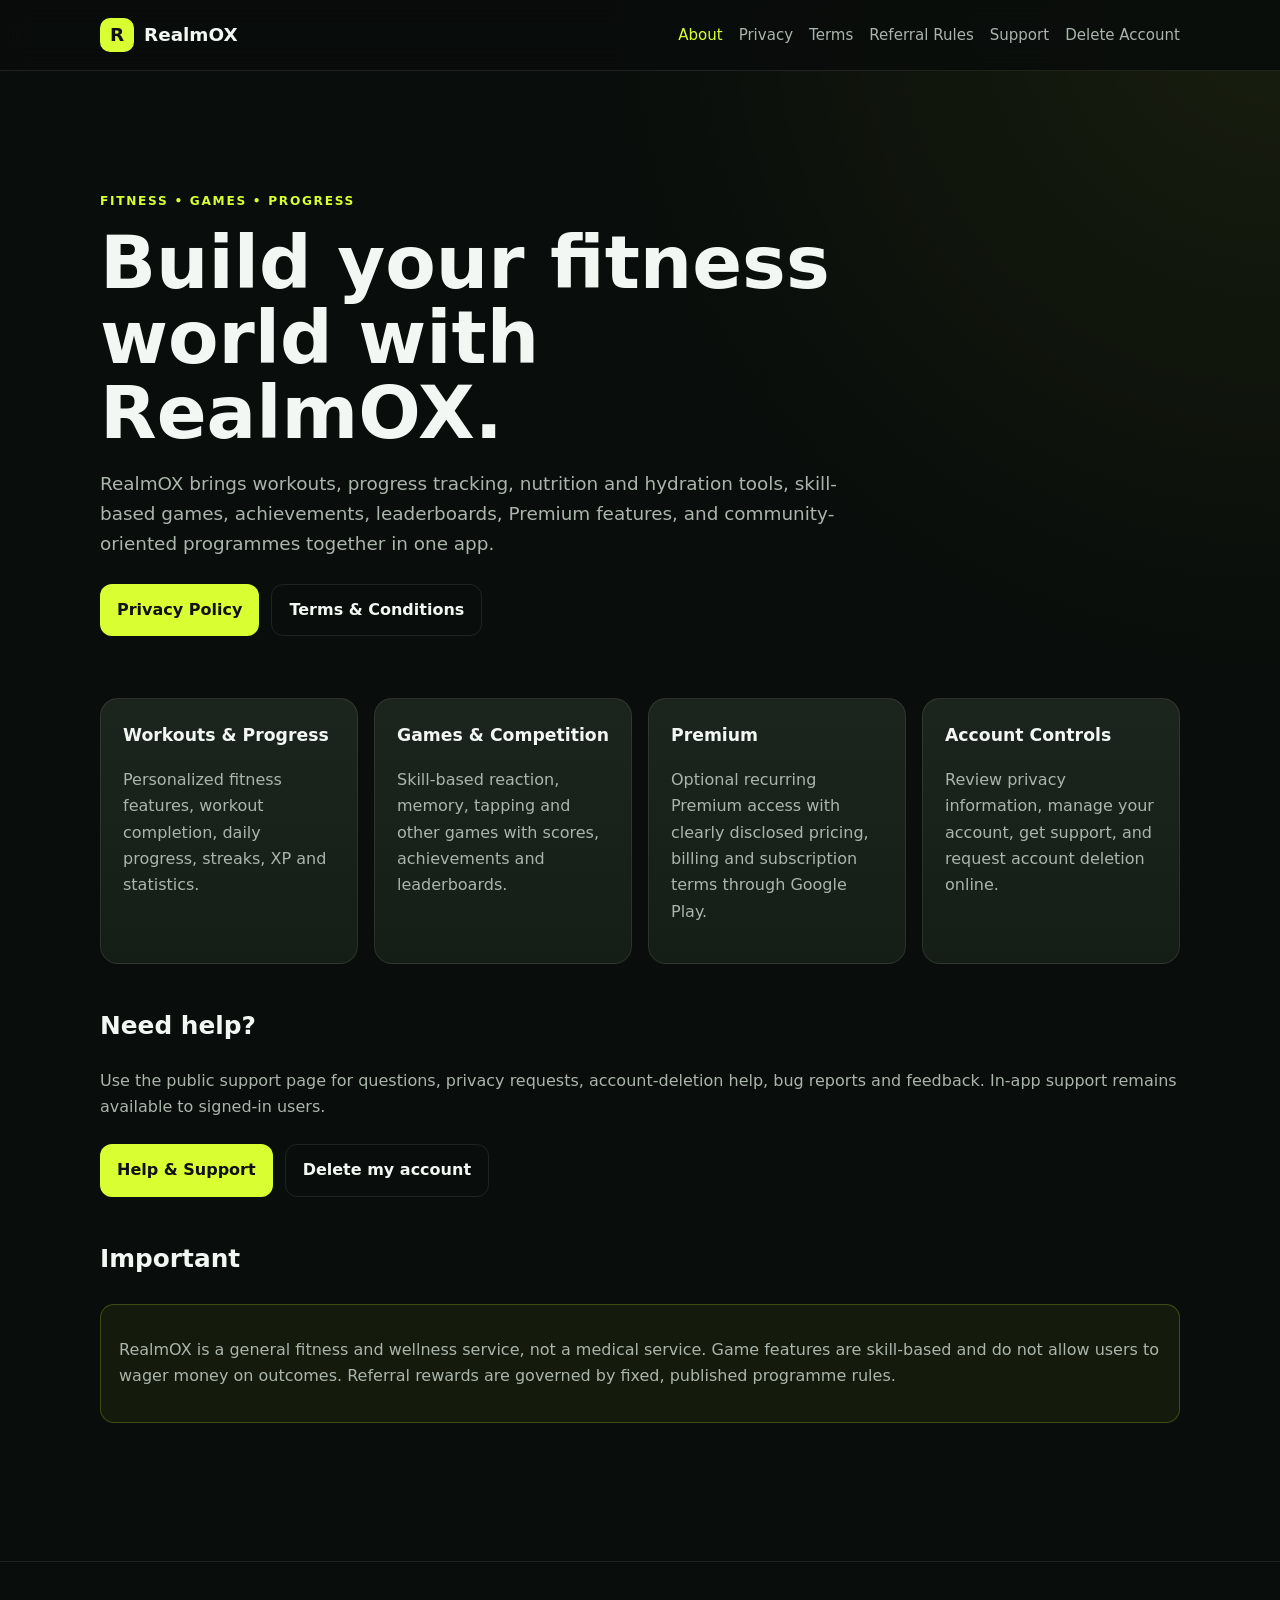
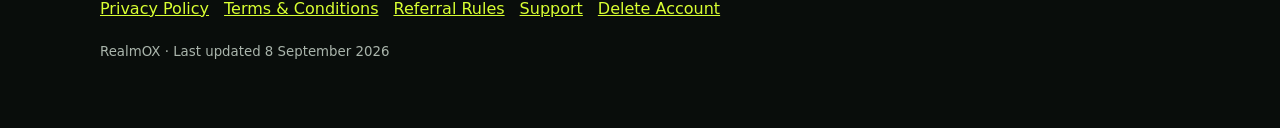
==== index.html @ 6252d74d "Create RealmOX public website" ====
<!doctype html>
<html lang="en">
<head>
  <meta charset="utf-8"><meta name="viewport" content="width=device-width,initial-scale=1">
  <title>RealmOX — Fitness & Wellness</title>
  <link rel="stylesheet" href="assets/style.css">
</head>
<body>
<header><div class="container nav"><a class="brand" href="index.html"><span class="logo">R</span>RealmOX</a><nav>
  <a class="active" href="index.html">About</a><a href="privacy.html">Privacy</a><a href="terms.html">Terms</a><a href="referral-rules.html">Referral Rules</a><a href="support.html">Support</a><a href="delete-account.html">Delete Account</a>
</nav></div></header>
<main><div class="container">
<section class="hero"><div class="eyebrow">Fitness • Games • Progress</div><h1>Build your fitness world with RealmOX.</h1><p class="lead">RealmOX brings workouts, progress tracking, nutrition and hydration tools, skill-based games, achievements, leaderboards, Premium features, and community-oriented programmes together in one app.</p><div class="actions"><a class="button" href="privacy.html">Privacy Policy</a><a class="button secondary" href="terms.html">Terms & Conditions</a></div></section>
<div class="grid">
  <article class="card"><h3>Workouts & Progress</h3><p>Personalized fitness features, workout completion, daily progress, streaks, XP and statistics.</p></article>
  <article class="card"><h3>Games & Competition</h3><p>Skill-based reaction, memory, tapping and other games with scores, achievements and leaderboards.</p></article>
  <article class="card"><h3>Premium</h3><p>Optional recurring Premium access with clearly disclosed pricing, billing and subscription terms through Google Play.</p></article>
  <article class="card"><h3>Account Controls</h3><p>Review privacy information, manage your account, get support, and request account deletion online.</p></article>
</div>
<section><h2>Need help?</h2><p>Use the public support page for questions, privacy requests, account-deletion help, bug reports and feedback. In-app support remains available to signed-in users.</p><div class="actions"><a class="button" href="support.html">Help & Support</a><a class="button secondary" href="delete-account.html">Delete my account</a></div></section>
<section><h2>Important</h2><div class="notice"><p>RealmOX is a general fitness and wellness service, not a medical service. Game features are skill-based and do not allow users to wager money on outcomes. Referral rewards are governed by fixed, published programme rules.</p></div></section>
</div></main>
<footer><div class="container"><div class="footer-links"><a href="privacy.html">Privacy Policy</a><a href="terms.html">Terms & Conditions</a><a href="referral-rules.html">Referral Rules</a><a href="support.html">Support</a><a href="delete-account.html">Delete Account</a></div><p><small>RealmOX · Last updated 8 September 2026</small></p></div></footer>
</body></html>
---- assets/style.css ----
:root {
  --bg: #090d0b;
  --surface: #101612;
  --card: #151d17;
  --card-2: #1b251d;
  --text: #f3f7f3;
  --muted: #aab5ac;
  --accent: #d9ff32;
  --accent-2: #bfe51f;
  --danger: #ff6969;
  --border: rgba(255,255,255,.09);
  --max: 1080px;
}
* { box-sizing: border-box; }
html { scroll-behavior: smooth; }
body {
  margin: 0;
  font-family: Inter, ui-sans-serif, system-ui, -apple-system, BlinkMacSystemFont, "Segoe UI", sans-serif;
  background: radial-gradient(circle at top right, rgba(217,255,50,.07), transparent 32%), var(--bg);
  color: var(--text);
  line-height: 1.65;
}
a { color: var(--accent); }
.container { width: min(calc(100% - 36px), var(--max)); margin: 0 auto; }
header {
  position: sticky; top: 0; z-index: 20;
  backdrop-filter: blur(14px);
  background: rgba(9,13,11,.84);
  border-bottom: 1px solid var(--border);
}
.nav { min-height: 70px; display:flex; align-items:center; justify-content:space-between; gap:20px; }
.brand { display:flex; align-items:center; gap:10px; color:var(--text); text-decoration:none; font-weight:800; font-size:1.15rem; }
.logo { width:34px; height:34px; border-radius:10px; display:grid; place-items:center; background:var(--accent); color:#111; font-weight:900; }
nav { display:flex; flex-wrap:wrap; gap:16px; justify-content:flex-end; }
nav a { color:var(--muted); text-decoration:none; font-size:.94rem; }
nav a:hover, nav a.active { color:var(--accent); }
main { padding: 64px 0; }
.hero { padding: 56px 0 34px; }
.eyebrow { color:var(--accent); text-transform:uppercase; letter-spacing:.14em; font-size:.76rem; font-weight:800; }
h1 { font-size:clamp(2.3rem, 6vw, 4.6rem); line-height:1.02; margin:14px 0 18px; max-width:800px; }
h2 { font-size:1.55rem; margin-top:42px; }
h3 { font-size:1.08rem; margin-top:28px; }
p, li { color:var(--muted); }
.lead { max-width:760px; font-size:1.15rem; }
.grid { display:grid; grid-template-columns:repeat(auto-fit,minmax(230px,1fr)); gap:16px; margin:28px 0; }
.card { background:linear-gradient(180deg,var(--card-2),var(--card)); border:1px solid var(--border); border-radius:18px; padding:22px; }
.card h3 { margin-top:0; }
.button { display:inline-flex; align-items:center; justify-content:center; gap:8px; padding:12px 17px; border-radius:12px; background:var(--accent); color:#111; font-weight:800; text-decoration:none; border:0; cursor:pointer; }
.button.secondary { background:transparent; color:var(--text); border:1px solid var(--border); }
.button.danger { background:var(--danger); color:#190606; }
.actions { display:flex; flex-wrap:wrap; gap:12px; margin-top:24px; }
.legal { max-width:900px; }
.meta { color:var(--muted); font-size:.9rem; }
.notice { padding:16px 18px; border:1px solid rgba(217,255,50,.22); background:rgba(217,255,50,.055); border-radius:14px; margin:24px 0; }
.warning { border-color:rgba(255,105,105,.25); background:rgba(255,105,105,.06); }
form { max-width:560px; }
label { display:block; margin:16px 0 7px; font-weight:700; }
input, textarea {
  width:100%; padding:13px 14px; border-radius:11px; border:1px solid var(--border);
  background:#0d120e; color:var(--text); outline:none; font:inherit;
}
input:focus, textarea:focus { border-color:rgba(217,255,50,.6); }
textarea { min-height:120px; resize:vertical; }
.status { margin-top:18px; padding:14px; border-radius:12px; display:none; }
.status.show { display:block; }
.status.ok { background:rgba(217,255,50,.08); border:1px solid rgba(217,255,50,.25); }
.status.error { background:rgba(255,105,105,.08); border:1px solid rgba(255,105,105,.25); }
footer { border-top:1px solid var(--border); padding:34px 0 48px; margin-top:50px; }
.footer-links { display:flex; flex-wrap:wrap; gap:15px; }
small { color:var(--muted); }
code { background:#111811; padding:2px 6px; border-radius:6px; }
@media (max-width:700px) { .nav { align-items:flex-start; padding:14px 0; flex-direction:column; } nav { justify-content:flex-start; } main { padding-top:36px; } }
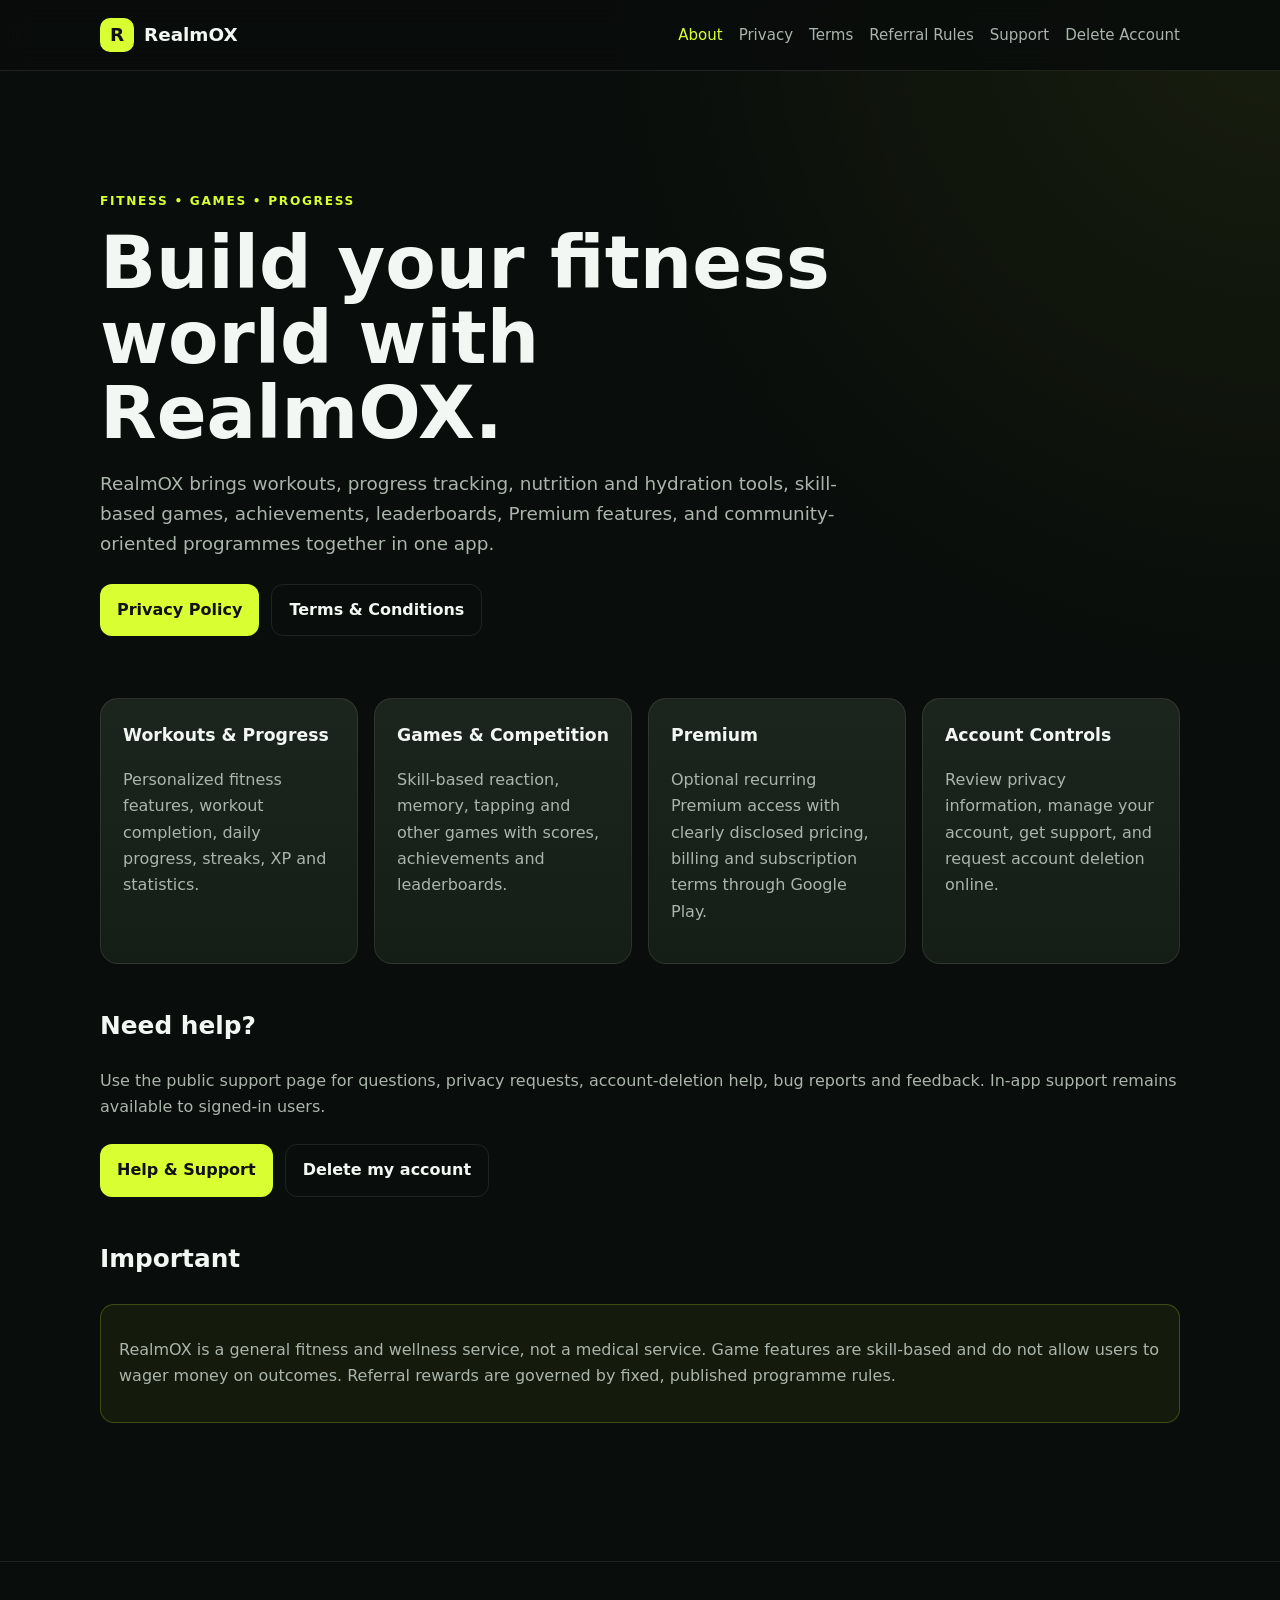
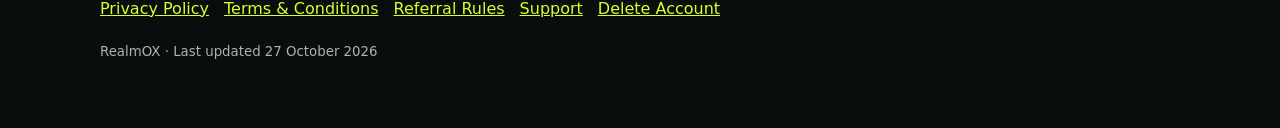
==== commit b9fb77c9: "Update RealmOX website and admin page" ====
--- a/index.html
+++ b/index.html
@@ -20,5 +20,5 @@
 <section><h2>Need help?</h2><p>Use the public support page for questions, privacy requests, account-deletion help, bug reports and feedback. In-app support remains available to signed-in users.</p><div class="actions"><a class="button" href="support.html">Help & Support</a><a class="button secondary" href="delete-account.html">Delete my account</a></div></section>
 <section><h2>Important</h2><div class="notice"><p>RealmOX is a general fitness and wellness service, not a medical service. Game features are skill-based and do not allow users to wager money on outcomes. Referral rewards are governed by fixed, published programme rules.</p></div></section>
 </div></main>
-<footer><div class="container"><div class="footer-links"><a href="privacy.html">Privacy Policy</a><a href="terms.html">Terms & Conditions</a><a href="referral-rules.html">Referral Rules</a><a href="support.html">Support</a><a href="delete-account.html">Delete Account</a></div><p><small>RealmOX · Last updated 8 September 2026</small></p></div></footer>
+<footer><div class="container"><div class="footer-links"><a href="privacy.html">Privacy Policy</a><a href="terms.html">Terms & Conditions</a><a href="referral-rules.html">Referral Rules</a><a href="support.html">Support</a><a href="delete-account.html">Delete Account</a></div><p><small>RealmOX · Last updated 27 October 2026</small></p></div></footer>
 </body></html>
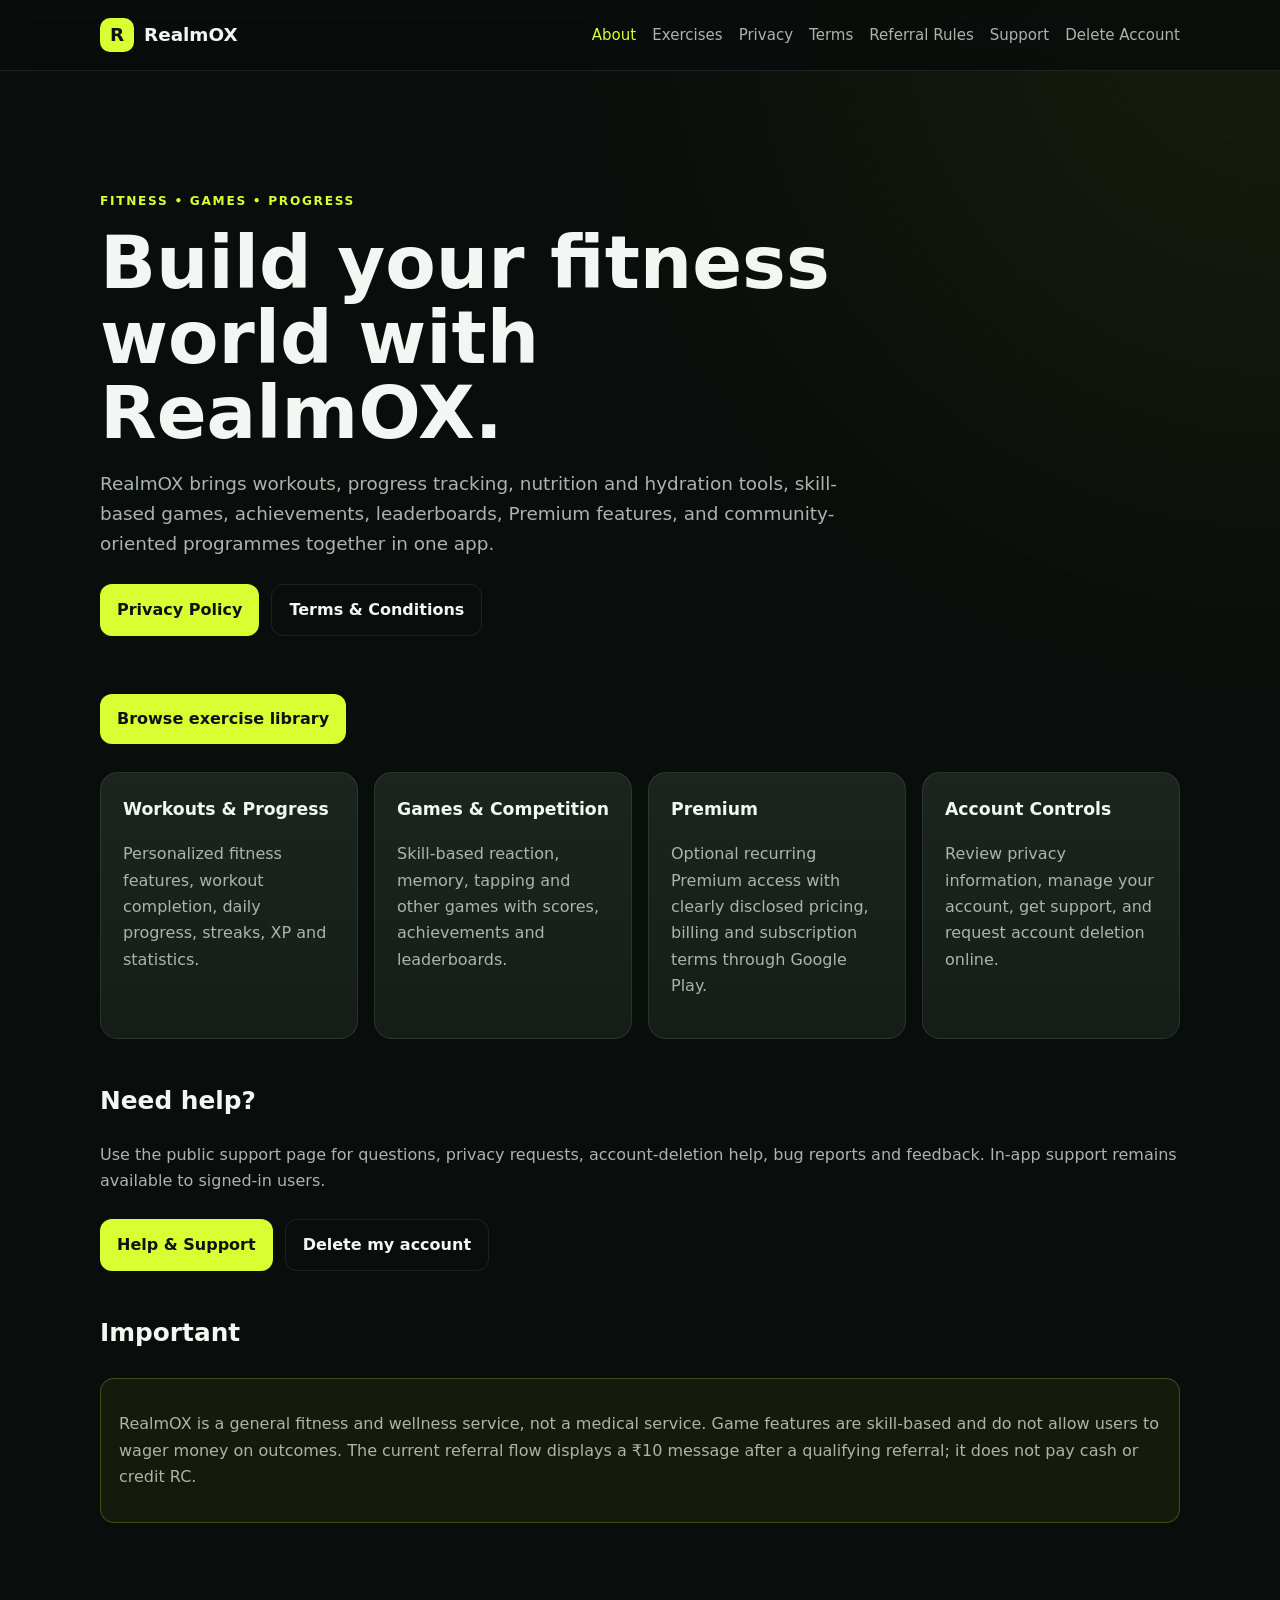
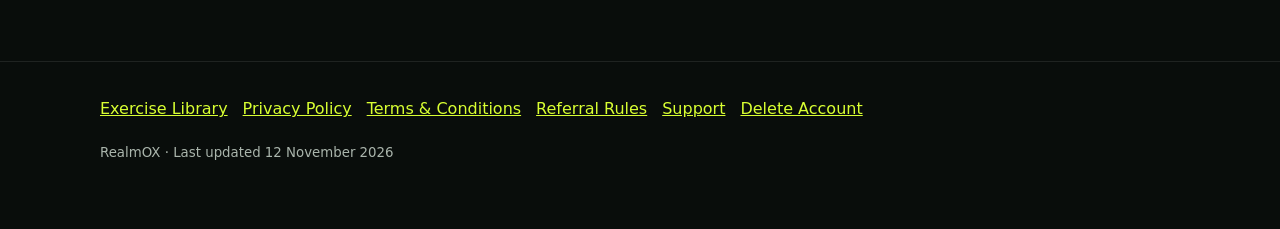
==== commit 4bef0e52: "Update website policies and add exercise library" ====
--- a/index.html
+++ b/index.html
@@ -7,18 +7,18 @@
 </head>
 <body>
 <header><div class="container nav"><a class="brand" href="index.html"><span class="logo">R</span>RealmOX</a><nav>
-  <a class="active" href="index.html">About</a><a href="privacy.html">Privacy</a><a href="terms.html">Terms</a><a href="referral-rules.html">Referral Rules</a><a href="support.html">Support</a><a href="delete-account.html">Delete Account</a>
+  <a class="active" href="index.html">About</a><a href="exercises.html">Exercises</a><a href="privacy.html">Privacy</a><a href="terms.html">Terms</a><a href="referral-rules.html">Referral Rules</a><a href="support.html">Support</a><a href="delete-account.html">Delete Account</a>
 </nav></div></header>
 <main><div class="container">
 <section class="hero"><div class="eyebrow">Fitness • Games • Progress</div><h1>Build your fitness world with RealmOX.</h1><p class="lead">RealmOX brings workouts, progress tracking, nutrition and hydration tools, skill-based games, achievements, leaderboards, Premium features, and community-oriented programmes together in one app.</p><div class="actions"><a class="button" href="privacy.html">Privacy Policy</a><a class="button secondary" href="terms.html">Terms & Conditions</a></div></section>
-<div class="grid">
+<div class="actions"><a class="button" href="exercises.html">Browse exercise library</a></div><div class="grid">
   <article class="card"><h3>Workouts & Progress</h3><p>Personalized fitness features, workout completion, daily progress, streaks, XP and statistics.</p></article>
   <article class="card"><h3>Games & Competition</h3><p>Skill-based reaction, memory, tapping and other games with scores, achievements and leaderboards.</p></article>
   <article class="card"><h3>Premium</h3><p>Optional recurring Premium access with clearly disclosed pricing, billing and subscription terms through Google Play.</p></article>
   <article class="card"><h3>Account Controls</h3><p>Review privacy information, manage your account, get support, and request account deletion online.</p></article>
 </div>
 <section><h2>Need help?</h2><p>Use the public support page for questions, privacy requests, account-deletion help, bug reports and feedback. In-app support remains available to signed-in users.</p><div class="actions"><a class="button" href="support.html">Help & Support</a><a class="button secondary" href="delete-account.html">Delete my account</a></div></section>
-<section><h2>Important</h2><div class="notice"><p>RealmOX is a general fitness and wellness service, not a medical service. Game features are skill-based and do not allow users to wager money on outcomes. Referral rewards are governed by fixed, published programme rules.</p></div></section>
+<section><h2>Important</h2><div class="notice"><p>RealmOX is a general fitness and wellness service, not a medical service. Game features are skill-based and do not allow users to wager money on outcomes. The current referral flow displays a ₹10 message after a qualifying referral; it does not pay cash or credit RC.</p></div></section>
 </div></main>
-<footer><div class="container"><div class="footer-links"><a href="privacy.html">Privacy Policy</a><a href="terms.html">Terms & Conditions</a><a href="referral-rules.html">Referral Rules</a><a href="support.html">Support</a><a href="delete-account.html">Delete Account</a></div><p><small>RealmOX · Last updated 27 October 2026</small></p></div></footer>
+<footer><div class="container"><div class="footer-links"><a href="exercises.html">Exercise Library</a><a href="privacy.html">Privacy Policy</a><a href="terms.html">Terms & Conditions</a><a href="referral-rules.html">Referral Rules</a><a href="support.html">Support</a><a href="delete-account.html">Delete Account</a></div><p><small>RealmOX · Last updated 12 November 2026</small></p></div></footer>
 </body></html>
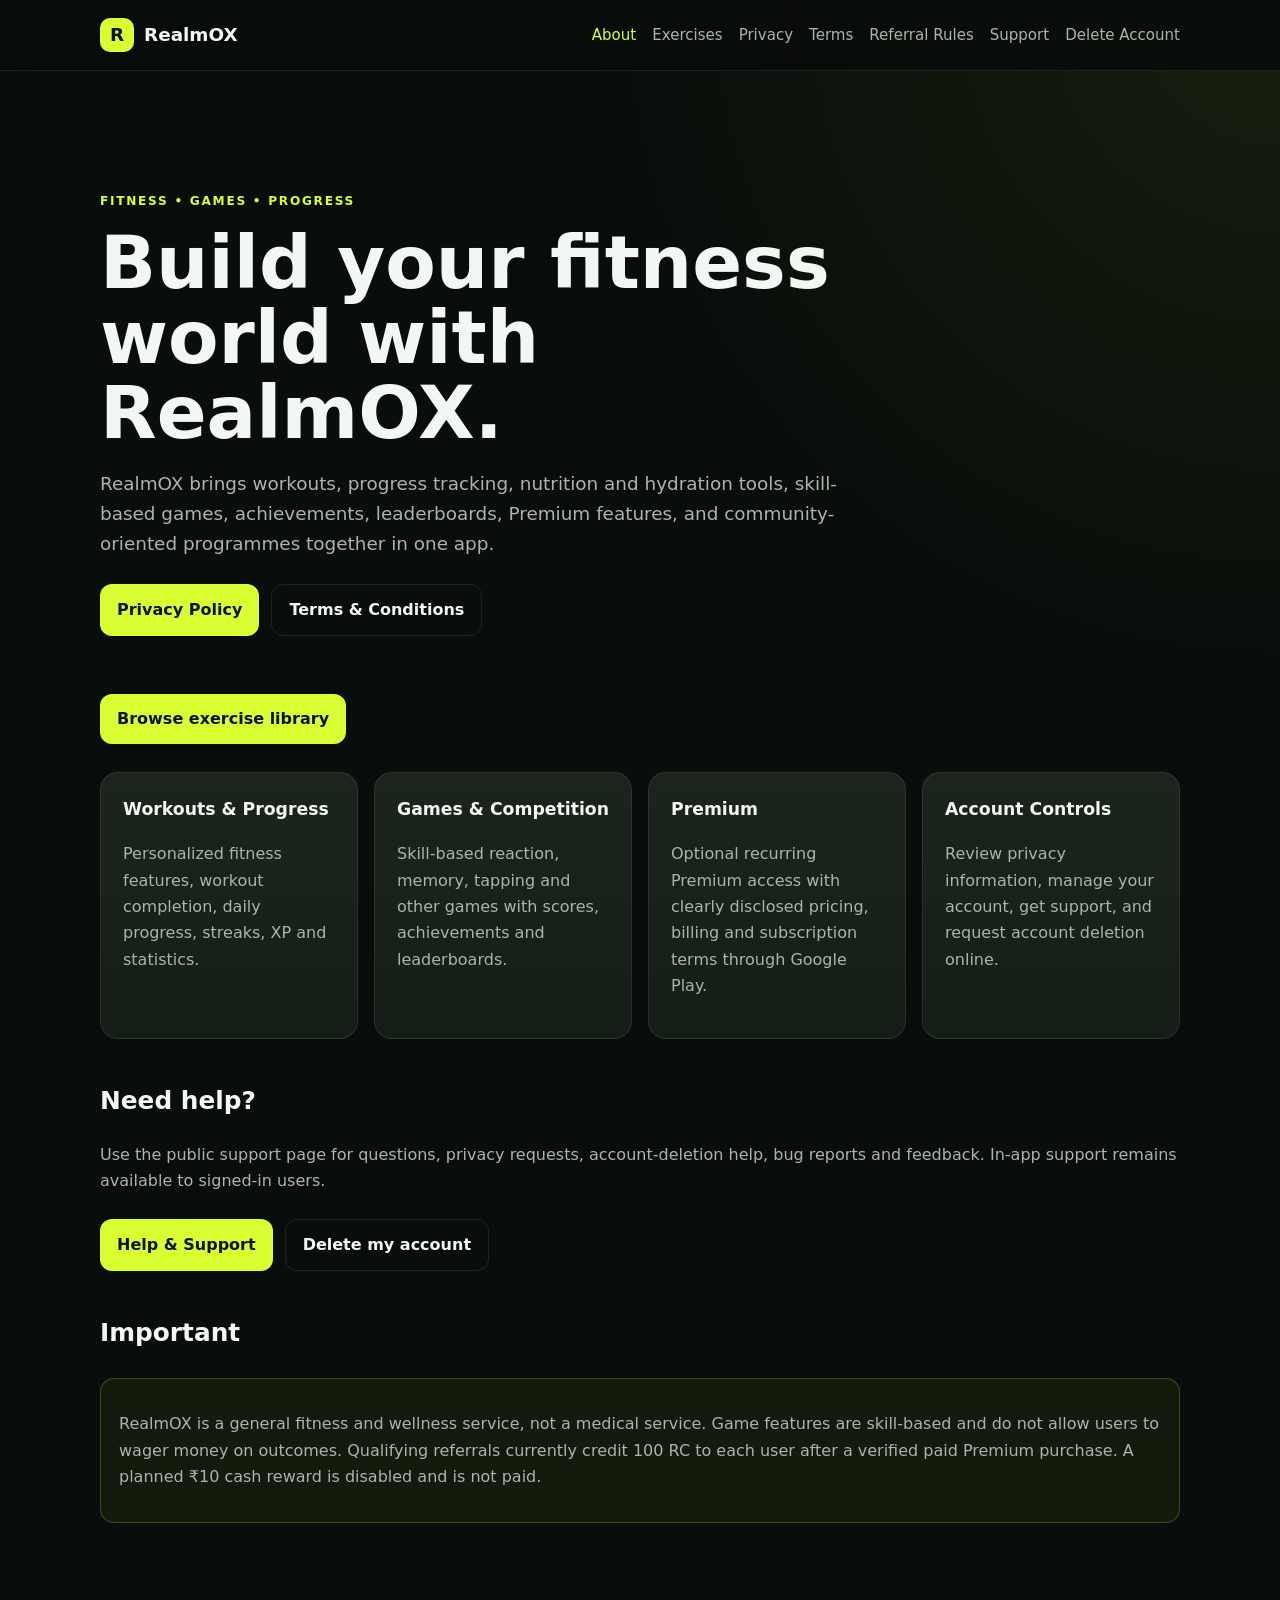
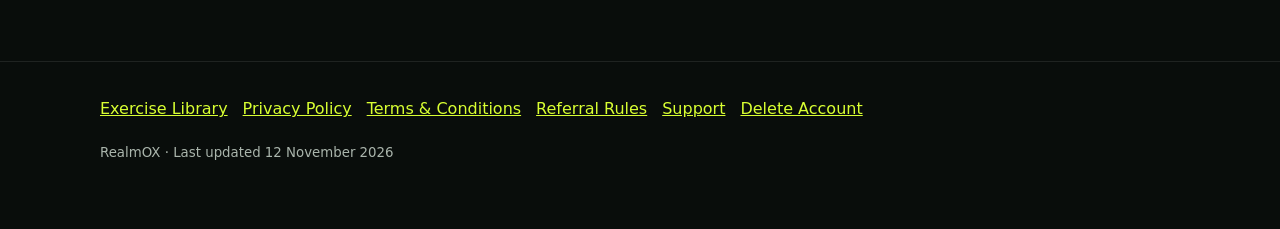
==== commit 6515acf3: "Update website policies." ====
--- a/index.html
+++ b/index.html
@@ -18,7 +18,7 @@
   <article class="card"><h3>Account Controls</h3><p>Review privacy information, manage your account, get support, and request account deletion online.</p></article>
 </div>
 <section><h2>Need help?</h2><p>Use the public support page for questions, privacy requests, account-deletion help, bug reports and feedback. In-app support remains available to signed-in users.</p><div class="actions"><a class="button" href="support.html">Help & Support</a><a class="button secondary" href="delete-account.html">Delete my account</a></div></section>
-<section><h2>Important</h2><div class="notice"><p>RealmOX is a general fitness and wellness service, not a medical service. Game features are skill-based and do not allow users to wager money on outcomes. The current referral flow displays a ₹10 message after a qualifying referral; it does not pay cash or credit RC.</p></div></section>
+<section><h2>Important</h2><div class="notice"><p>RealmOX is a general fitness and wellness service, not a medical service. Game features are skill-based and do not allow users to wager money on outcomes. Qualifying referrals currently credit 100 RC to each user after a verified paid Premium purchase. A planned ₹10 cash reward is disabled and is not paid.</p></div></section>
 </div></main>
 <footer><div class="container"><div class="footer-links"><a href="exercises.html">Exercise Library</a><a href="privacy.html">Privacy Policy</a><a href="terms.html">Terms & Conditions</a><a href="referral-rules.html">Referral Rules</a><a href="support.html">Support</a><a href="delete-account.html">Delete Account</a></div><p><small>RealmOX · Last updated 12 November 2026</small></p></div></footer>
 </body></html>
